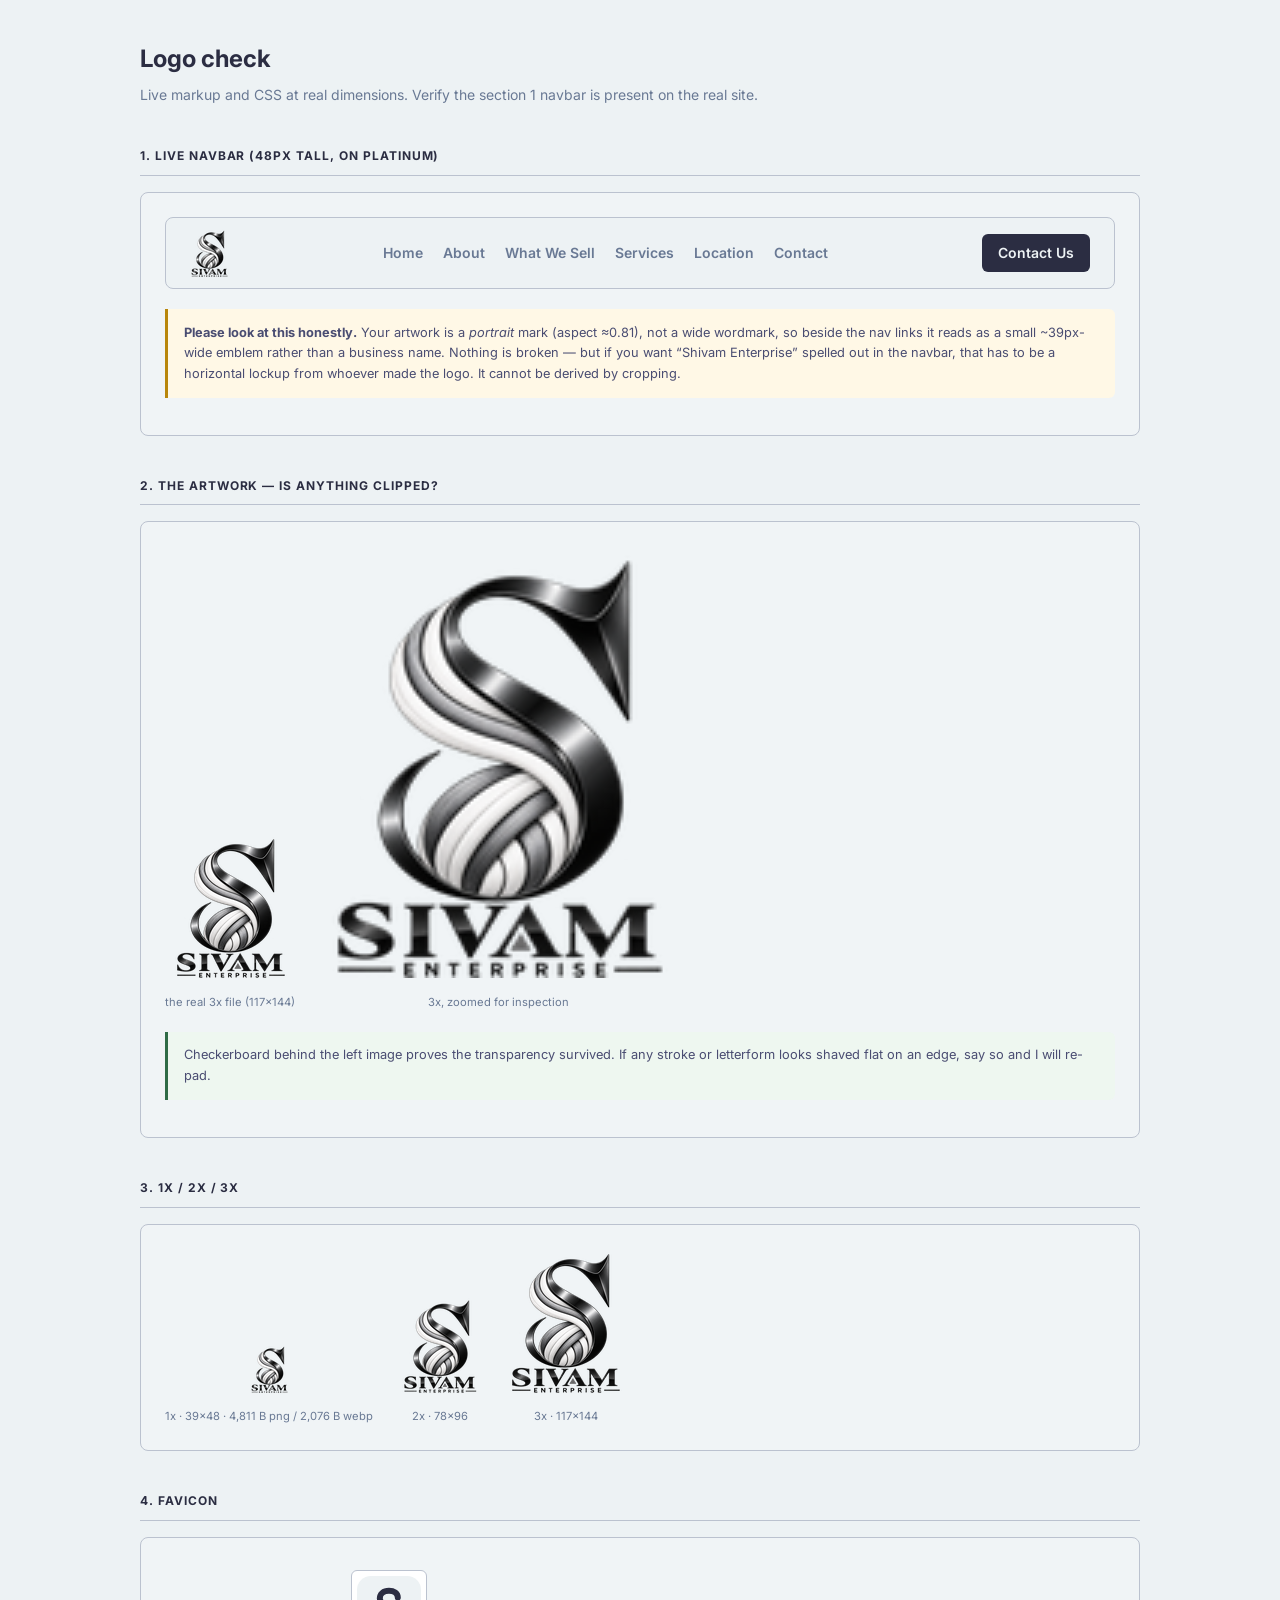
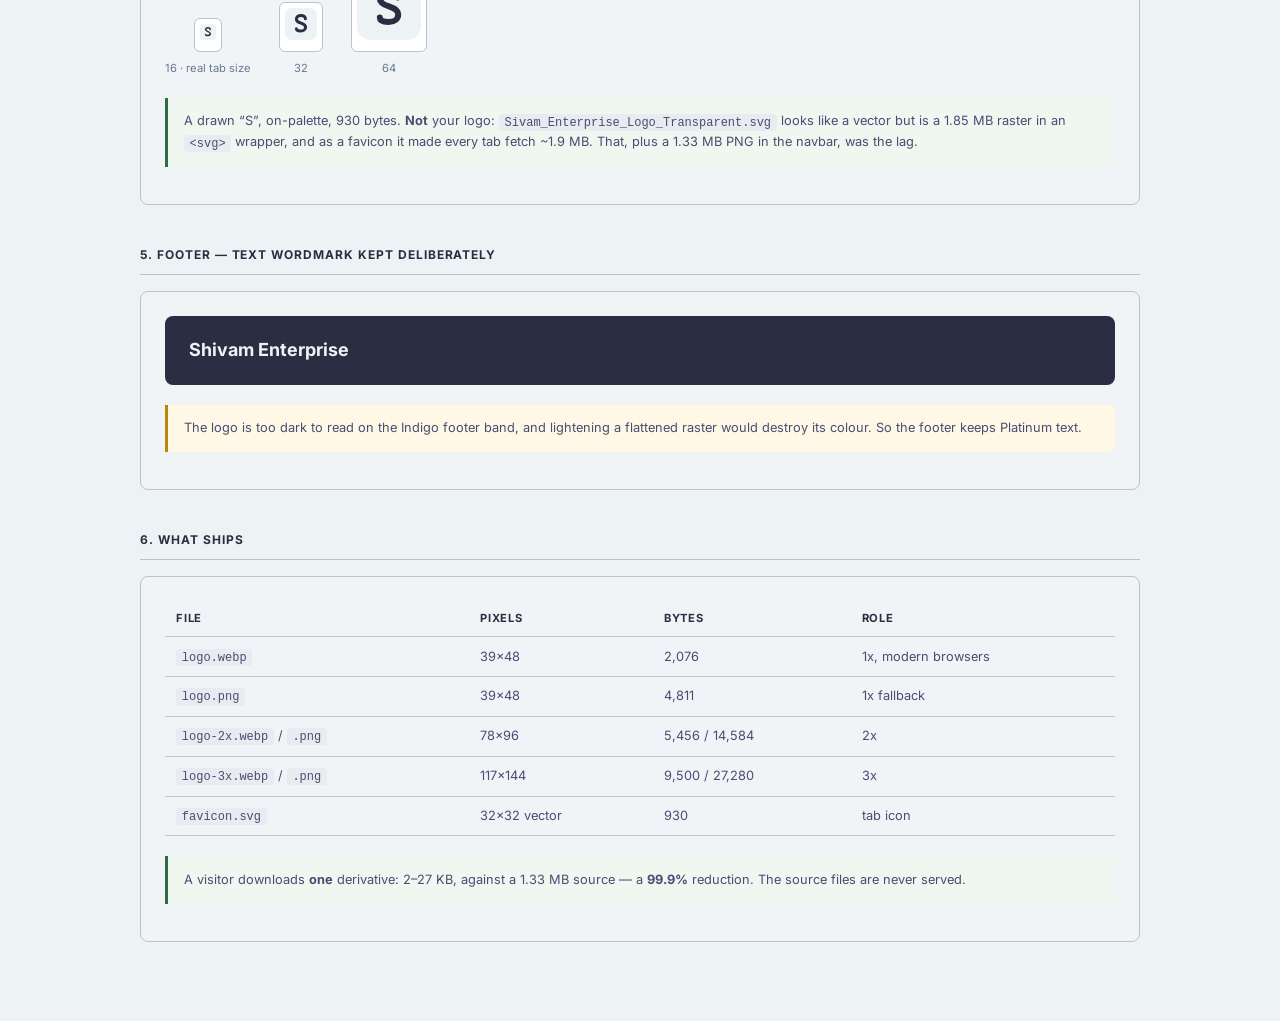
==== logo-check.html @ b1f3869c "Use client logo artwork, fix scroll jank, add scroll-spy Logo - Adopt the client's current artwork a" ====
<!DOCTYPE html>
<html lang="en">
<head>
<meta charset="utf-8">
<meta name="viewport" content="width=device-width, initial-scale=1">
<title>Logo check &mdash; Shivam Enterprise</title>
<link rel="icon" href="images/favicon.svg" type="image/svg+xml">
<link rel="preconnect" href="https://fonts.googleapis.com">
<link rel="preconnect" href="https://fonts.gstatic.com" crossorigin>
<link href="https://fonts.googleapis.com/css2?family=Inter:wght@400;500;600;700&display=swap" rel="stylesheet">
<style>
  :root { --platinum:#edf2f4; --lavender:#8d99ae; --indigo:#2b2d42; --lav-400:#697994; --plat-600:#f0f4f6; --lav-700:#bbc2cf; }
  * { box-sizing: border-box; }
  body { margin:0; padding:2.5rem 1.5rem 4rem; background:var(--platinum); color:#4a4d72;
         font-family:Inter,system-ui,sans-serif; line-height:1.6; }
  .wrap { max-width:1000px; margin-inline:auto; }
  h1 { color:var(--indigo); font-size:1.5rem; margin:0 0 .35rem; }
  .sub { color:var(--lav-400); font-size:.875rem; margin:0 0 2rem; }
  h2 { color:var(--indigo); font-size:.75rem; font-weight:700; letter-spacing:.08em;
       text-transform:uppercase; margin:2.5rem 0 1rem; padding-bottom:.6rem; border-bottom:1px solid var(--lav-700); }
  .card { background:var(--plat-600); border:1px solid var(--lav-700); border-radius:8px; padding:1.5rem; margin-bottom:1.25rem; }
  .row { display:flex; flex-wrap:wrap; gap:1.75rem; align-items:flex-end; }
  .cell { text-align:center; }
  .cell span { display:block; margin-top:.5rem; font-size:.7rem; color:var(--lav-400); }
  .chk { background-image:linear-gradient(45deg,#dde3e7 25%,transparent 25%),linear-gradient(-45deg,#dde3e7 25%,transparent 25%),
         linear-gradient(45deg,transparent 75%,#dde3e7 75%),linear-gradient(-45deg,transparent 75%,#dde3e7 75%);
         background-size:10px 10px; background-position:0 0,0 5px,5px -5px,-5px 0; }
  .nav { display:flex; align-items:center; justify-content:space-between; gap:1rem; min-height:4.5rem;
         padding:0 1.5rem; background:var(--platinum); border:1px solid var(--lav-700); border-radius:8px; }
  .brand { display:inline-flex; align-items:center; }
  .brand img { display:block; height:48px; width:auto; }
  .navlinks { display:flex; gap:1.25rem; font-size:.875rem; font-weight:600; color:var(--lav-400); }
  .btn { background:var(--indigo); color:var(--platinum); font-size:.875rem; font-weight:600; padding:.5rem 1rem; border-radius:6px; }
  .foot { background:var(--indigo); color:var(--platinum); border-radius:8px; padding:1.25rem 1.5rem; font-size:1.125rem; font-weight:700; }
  table { border-collapse:collapse; width:100%; font-size:.8rem; }
  th, td { text-align:left; padding:.55rem .7rem; border-bottom:1px solid var(--lav-700); }
  th { color:var(--indigo); font-size:.7rem; letter-spacing:.06em; text-transform:uppercase; }
  code { background:#e8ebef; padding:.1rem .35rem; border-radius:4px; font-size:.75rem; }
  .warn { background:#fff8e6; border-left:3px solid #b8860b; padding:.85rem 1rem; border-radius:0 6px 6px 0; font-size:.8rem; }
  .ok { background:#eef7f0; border-left:3px solid #2f6b46; padding:.85rem 1rem; border-radius:0 6px 6px 0; font-size:.8rem; }
</style>
</head>
<body>
<div class="wrap">

  <h1>Logo check</h1>
  <p class="sub">Live markup and CSS at real dimensions. Verify the section 1 navbar is present on the real site.</p>

  <h2>1. Live navbar (48px tall, on Platinum)</h2>
  <div class="card">
    <div class="nav">
      <span class="brand">
        <picture>
          <source srcset="images/logo.webp" type="image/webp">
          <img class="brand__logo" src="images/logo.png" srcset="images/logo-2x.png 2x, images/logo-3x.png 3x"
               width="39" height="48" alt="Shivam Enterprise" decoding="async">
        </picture>
      </span>
      <span class="navlinks"><span>Home</span><span>About</span><span>What We Sell</span><span>Services</span><span>Location</span><span>Contact</span></span>
      <span class="btn">Contact Us</span>
    </div>
    <p class="warn" style="margin-top:1.25rem"><strong>Please look at this honestly.</strong> Your artwork is a <em>portrait</em> mark (aspect &asymp;0.81), not a wide wordmark, so beside the nav links it reads as a small ~39px-wide emblem rather than a business name. Nothing is broken &mdash; but if you want &ldquo;Shivam Enterprise&rdquo; spelled out in the navbar, that has to be a horizontal lockup from whoever made the logo. It cannot be derived by cropping.</p>
  </div>

  <h2>2. The artwork &mdash; is anything clipped?</h2>
  <div class="card">
    <div class="row">
      <div class="cell"><img src="images/logo-3x.png" width="117" height="144" alt=""><span>the real 3x file (117x144)</span></div>
      <div class="cell"><img src="images/logo-3x.png" width="351" height="432" alt=""><span>3x, zoomed for inspection</span></div>
    </div>
    <p class="ok" style="margin-top:1.25rem">Checkerboard behind the left image proves the transparency survived. If any stroke or letterform looks shaved flat on an edge, say so and I will re-pad.</p>
  </div>

  <h2>3. 1x / 2x / 3x</h2>
  <div class="card">
    <div class="row">
      <div class="cell"><img src="images/logo.png" width="39" height="48" alt=""><span>1x &middot; 39x48 &middot; 4,811 B png / 2,076 B webp</span></div>
      <div class="cell"><img src="images/logo-2x.png" width="78" height="96" alt=""><span>2x &middot; 78x96</span></div>
      <div class="cell"><img src="images/logo-3x.png" width="117" height="144" alt=""><span>3x &middot; 117x144</span></div>
    </div>
  </div>

  <h2>4. Favicon</h2>
  <div class="card">
    <div class="row">
      <div class="cell"><span style="background:#fff;border:1px solid var(--lav-700);border-radius:6px;padding:5px;display:inline-block"><img src="images/favicon.svg" width="16" height="16" alt=""></span><span>16 &middot; real tab size</span></div>
      <div class="cell"><span style="background:#fff;border:1px solid var(--lav-700);border-radius:6px;padding:5px;display:inline-block"><img src="images/favicon.svg" width="32" height="32" alt=""></span><span>32</span></div>
      <div class="cell"><span style="background:#fff;border:1px solid var(--lav-700);border-radius:6px;padding:5px;display:inline-block"><img src="images/favicon.svg" width="64" height="64" alt=""></span><span>64</span></div>
    </div>
    <p class="ok" style="margin-top:1.25rem">A drawn &ldquo;S&rdquo;, on-palette, 930 bytes. <strong>Not</strong> your logo: <code>Sivam_Enterprise_Logo_Transparent.svg</code> looks like a vector but is a 1.85&nbsp;MB raster in an <code>&lt;svg&gt;</code> wrapper, and as a favicon it made every tab fetch ~1.9&nbsp;MB. That, plus a 1.33&nbsp;MB PNG in the navbar, was the lag.</p>
  </div>

  <h2>5. Footer &mdash; text wordmark kept deliberately</h2>
  <div class="card">
    <div class="foot">Shivam Enterprise</div>
    <p class="warn" style="margin-top:1.25rem">The logo is too dark to read on the Indigo footer band, and lightening a flattened raster would destroy its colour. So the footer keeps Platinum text.</p>
  </div>

  <h2>6. What ships</h2>
  <div class="card">
    <table>
      <thead><tr><th>File</th><th>Pixels</th><th>Bytes</th><th>Role</th></tr></thead>
      <tbody>
        <tr><td><code>logo.webp</code></td><td>39x48</td><td>2,076</td><td>1x, modern browsers</td></tr>
        <tr><td><code>logo.png</code></td><td>39x48</td><td>4,811</td><td>1x fallback</td></tr>
        <tr><td><code>logo-2x.webp</code> / <code>.png</code></td><td>78x96</td><td>5,456 / 14,584</td><td>2x</td></tr>
        <tr><td><code>logo-3x.webp</code> / <code>.png</code></td><td>117x144</td><td>9,500 / 27,280</td><td>3x</td></tr>
        <tr><td><code>favicon.svg</code></td><td>32x32 vector</td><td>930</td><td>tab icon</td></tr>
      </tbody>
    </table>
    <p class="ok" style="margin-top:1.25rem">A visitor downloads <strong>one</strong> derivative: 2&ndash;27&nbsp;KB, against a 1.33&nbsp;MB source &mdash; a <strong>99.9%</strong> reduction. The source files are never served.</p>
  </div>

</div>
</body>
</html>
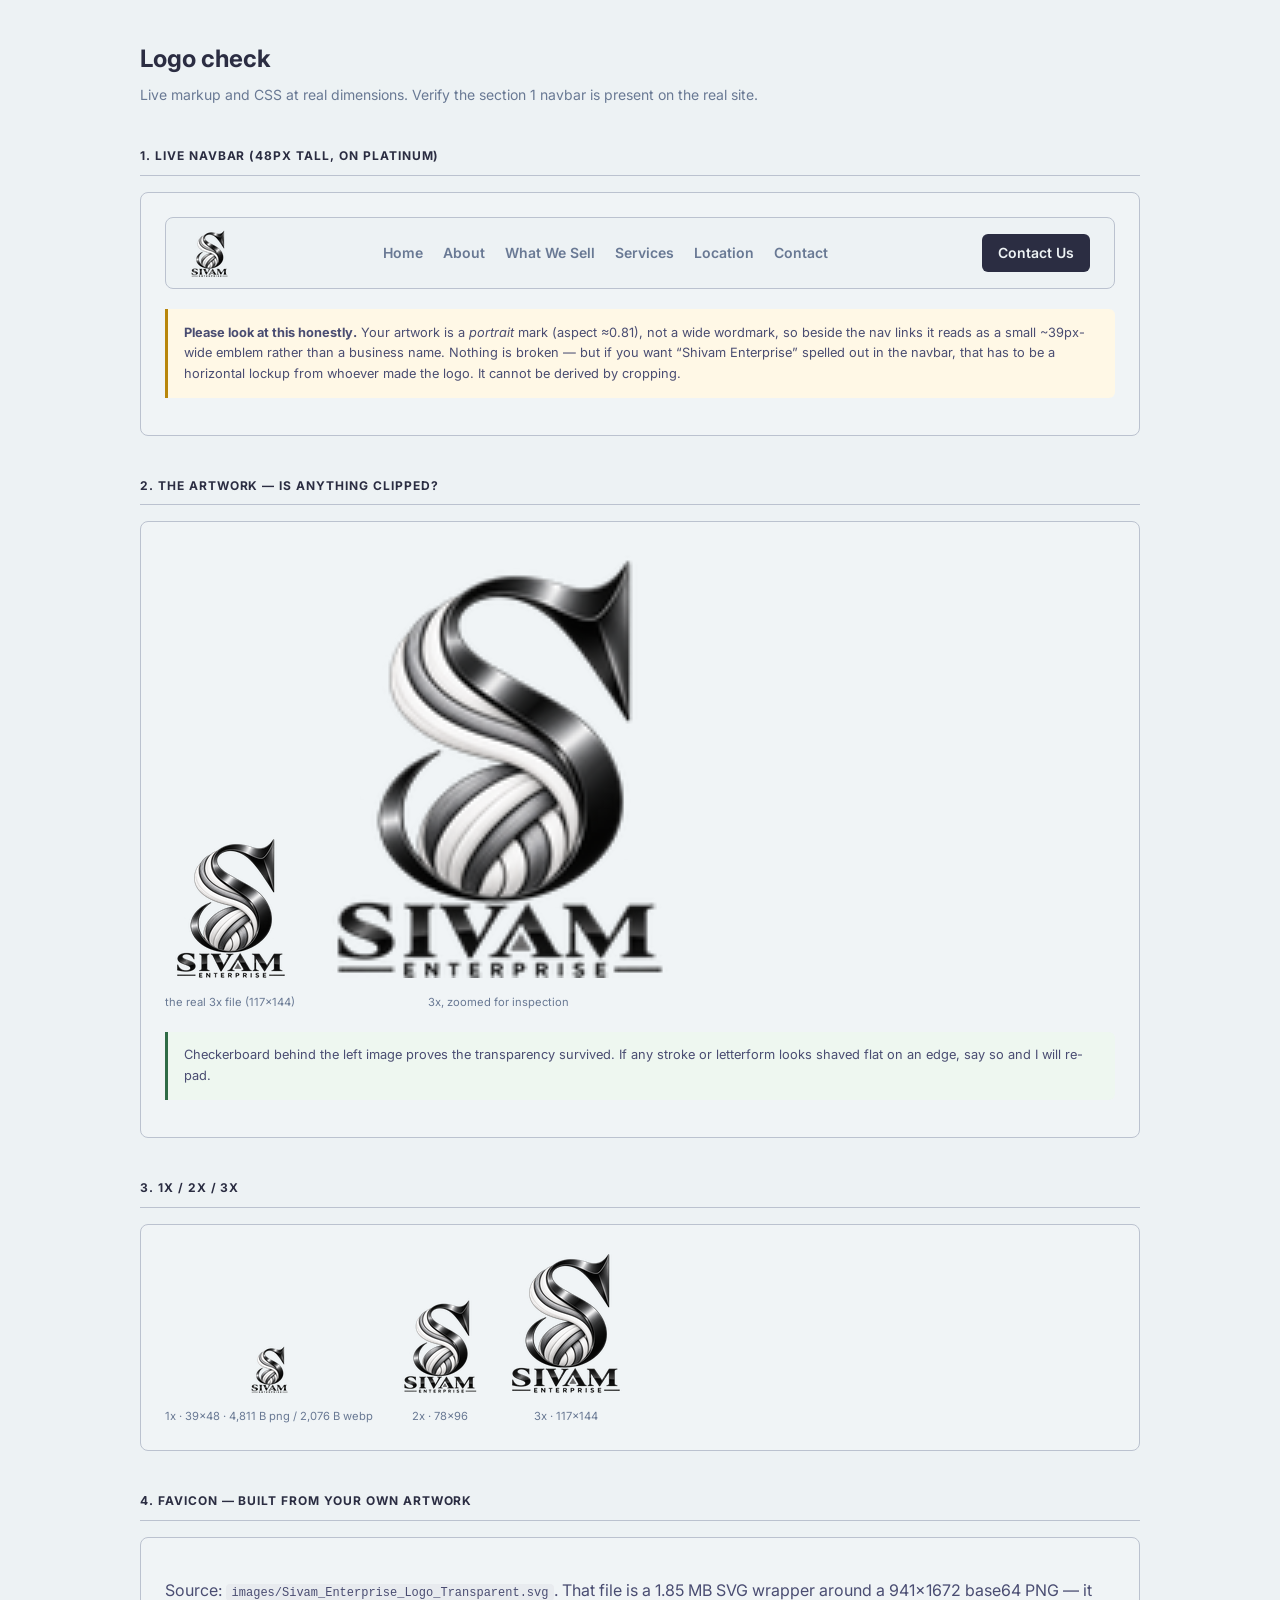
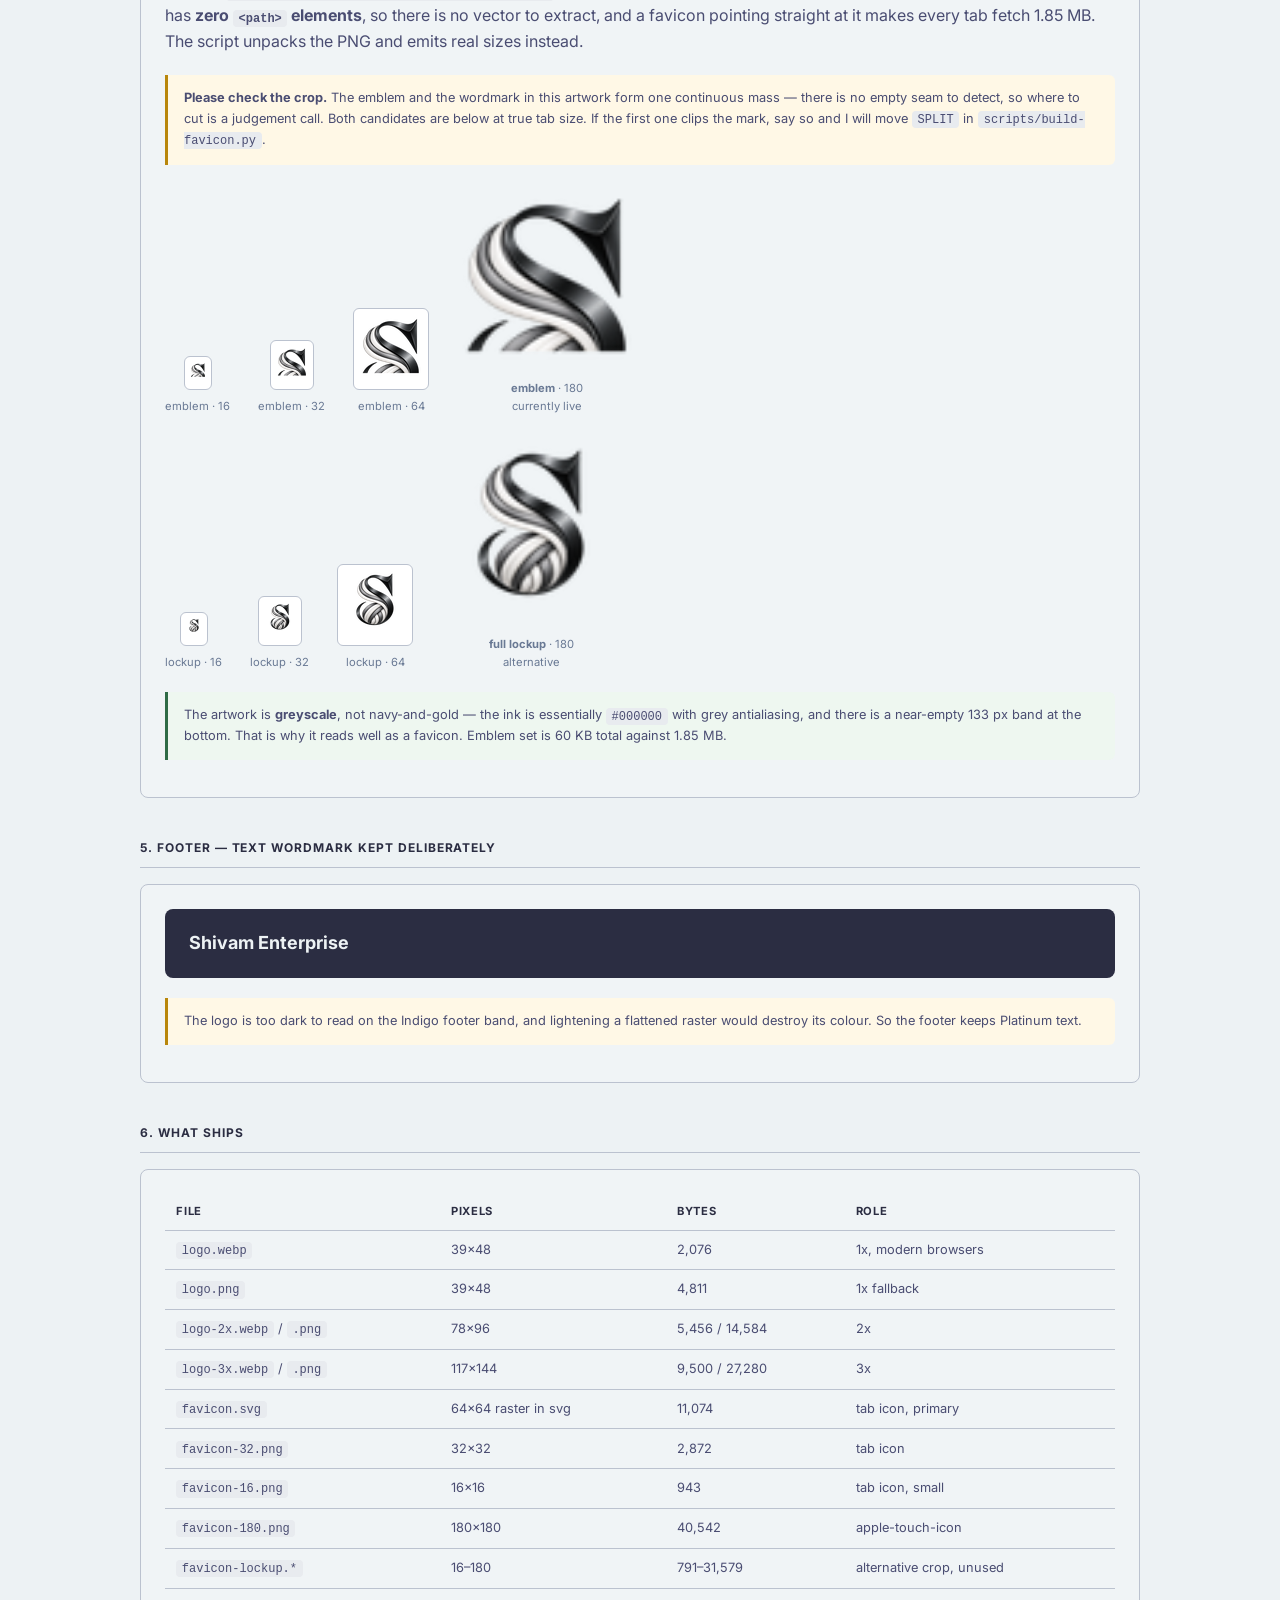
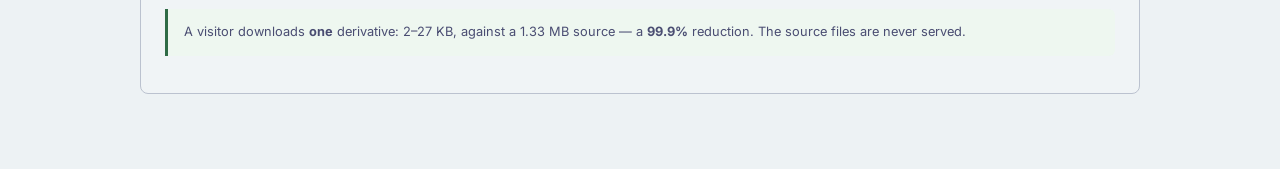
==== commit 4a1eea7f: "Add Shivam Enterprise website with logo, favicon, and all assets" ====
--- a/logo-check.html
+++ b/logo-check.html
@@ -80,14 +80,26 @@
     </div>
   </div>
 
-  <h2>4. Favicon</h2>
+  <h2>4. Favicon &mdash; built from your own artwork</h2>
   <div class="card">
+    <p style="margin-bottom:1.25rem">Source: <code>images/Sivam_Enterprise_Logo_Transparent.svg</code>. That file is a 1.85&nbsp;MB SVG wrapper around a 941&times;1672 base64 PNG &mdash; it has <strong>zero <code>&lt;path&gt;</code> elements</strong>, so there is no vector to extract, and a favicon pointing straight at it makes every tab fetch 1.85&nbsp;MB. The script unpacks the PNG and emits real sizes instead.</p>
+    <p class="warn" style="margin-bottom:1.25rem"><strong>Please check the crop.</strong> The emblem and the wordmark in this artwork form one continuous mass &mdash; there is no empty seam to detect, so where to cut is a judgement call. Both candidates are below at true tab size. If the first one clips the mark, say so and I will move <code>SPLIT</code> in <code>scripts/build-favicon.py</code>.</p>
+
+    <div class="row" style="margin-bottom:1.5rem">
+      <div class="cell"><span style="background:#fff;border:1px solid var(--lav-700);border-radius:6px;padding:5px;display:inline-block"><img src="images/favicon.svg" width="16" height="16" alt=""></span><span>emblem &middot; 16</span></div>
+      <div class="cell"><span style="background:#fff;border:1px solid var(--lav-700);border-radius:6px;padding:5px;display:inline-block"><img src="images/favicon.svg" width="32" height="32" alt=""></span><span>emblem &middot; 32</span></div>
+      <div class="cell"><span style="background:#fff;border:1px solid var(--lav-700);border-radius:6px;padding:5px;display:inline-block"><img src="images/favicon.svg" width="64" height="64" alt=""></span><span>emblem &middot; 64</span></div>
+      <div class="cell" style="text-align:center"><img src="images/favicon.svg" width="180" height="180" alt=""><span><strong>emblem</strong> &middot; 180<br>currently live</span></div>
+    </div>
+
     <div class="row">
-      <div class="cell"><span style="background:#fff;border:1px solid var(--lav-700);border-radius:6px;padding:5px;display:inline-block"><img src="images/favicon.svg" width="16" height="16" alt=""></span><span>16 &middot; real tab size</span></div>
-      <div class="cell"><span style="background:#fff;border:1px solid var(--lav-700);border-radius:6px;padding:5px;display:inline-block"><img src="images/favicon.svg" width="32" height="32" alt=""></span><span>32</span></div>
-      <div class="cell"><span style="background:#fff;border:1px solid var(--lav-700);border-radius:6px;padding:5px;display:inline-block"><img src="images/favicon.svg" width="64" height="64" alt=""></span><span>64</span></div>
+      <div class="cell"><span style="background:#fff;border:1px solid var(--lav-700);border-radius:6px;padding:5px;display:inline-block"><img src="images/favicon-lockup.svg" width="16" height="16" alt=""></span><span>lockup &middot; 16</span></div>
+      <div class="cell"><span style="background:#fff;border:1px solid var(--lav-700);border-radius:6px;padding:5px;display:inline-block"><img src="images/favicon-lockup.svg" width="32" height="32" alt=""></span><span>lockup &middot; 32</span></div>
+      <div class="cell"><span style="background:#fff;border:1px solid var(--lav-700);border-radius:6px;padding:5px;display:inline-block"><img src="images/favicon-lockup.svg" width="64" height="64" alt=""></span><span>lockup &middot; 64</span></div>
+      <div class="cell" style="text-align:center"><img src="images/favicon-lockup.svg" width="180" height="180" alt=""><span><strong>full lockup</strong> &middot; 180<br>alternative</span></div>
     </div>
-    <p class="ok" style="margin-top:1.25rem">A drawn &ldquo;S&rdquo;, on-palette, 930 bytes. <strong>Not</strong> your logo: <code>Sivam_Enterprise_Logo_Transparent.svg</code> looks like a vector but is a 1.85&nbsp;MB raster in an <code>&lt;svg&gt;</code> wrapper, and as a favicon it made every tab fetch ~1.9&nbsp;MB. That, plus a 1.33&nbsp;MB PNG in the navbar, was the lag.</p>
+
+    <p class="ok" style="margin-top:1.25rem">The artwork is <strong>greyscale</strong>, not navy-and-gold &mdash; the ink is essentially <code>#000000</code> with grey antialiasing, and there is a near-empty 133&nbsp;px band at the bottom. That is why it reads well as a favicon. Emblem set is 60&nbsp;KB total against 1.85&nbsp;MB.</p>
   </div>
 
   <h2>5. Footer &mdash; text wordmark kept deliberately</h2>
@@ -105,7 +117,11 @@
         <tr><td><code>logo.png</code></td><td>39x48</td><td>4,811</td><td>1x fallback</td></tr>
         <tr><td><code>logo-2x.webp</code> / <code>.png</code></td><td>78x96</td><td>5,456 / 14,584</td><td>2x</td></tr>
         <tr><td><code>logo-3x.webp</code> / <code>.png</code></td><td>117x144</td><td>9,500 / 27,280</td><td>3x</td></tr>
-        <tr><td><code>favicon.svg</code></td><td>32x32 vector</td><td>930</td><td>tab icon</td></tr>
+        <tr><td><code>favicon.svg</code></td><td>64x64 raster in svg</td><td>11,074</td><td>tab icon, primary</td></tr>
+        <tr><td><code>favicon-32.png</code></td><td>32x32</td><td>2,872</td><td>tab icon</td></tr>
+        <tr><td><code>favicon-16.png</code></td><td>16x16</td><td>943</td><td>tab icon, small</td></tr>
+        <tr><td><code>favicon-180.png</code></td><td>180x180</td><td>40,542</td><td>apple-touch-icon</td></tr>
+        <tr><td><code>favicon-lockup.*</code></td><td>16&ndash;180</td><td>791&ndash;31,579</td><td>alternative crop, unused</td></tr>
       </tbody>
     </table>
     <p class="ok" style="margin-top:1.25rem">A visitor downloads <strong>one</strong> derivative: 2&ndash;27&nbsp;KB, against a 1.33&nbsp;MB source &mdash; a <strong>99.9%</strong> reduction. The source files are never served.</p>
